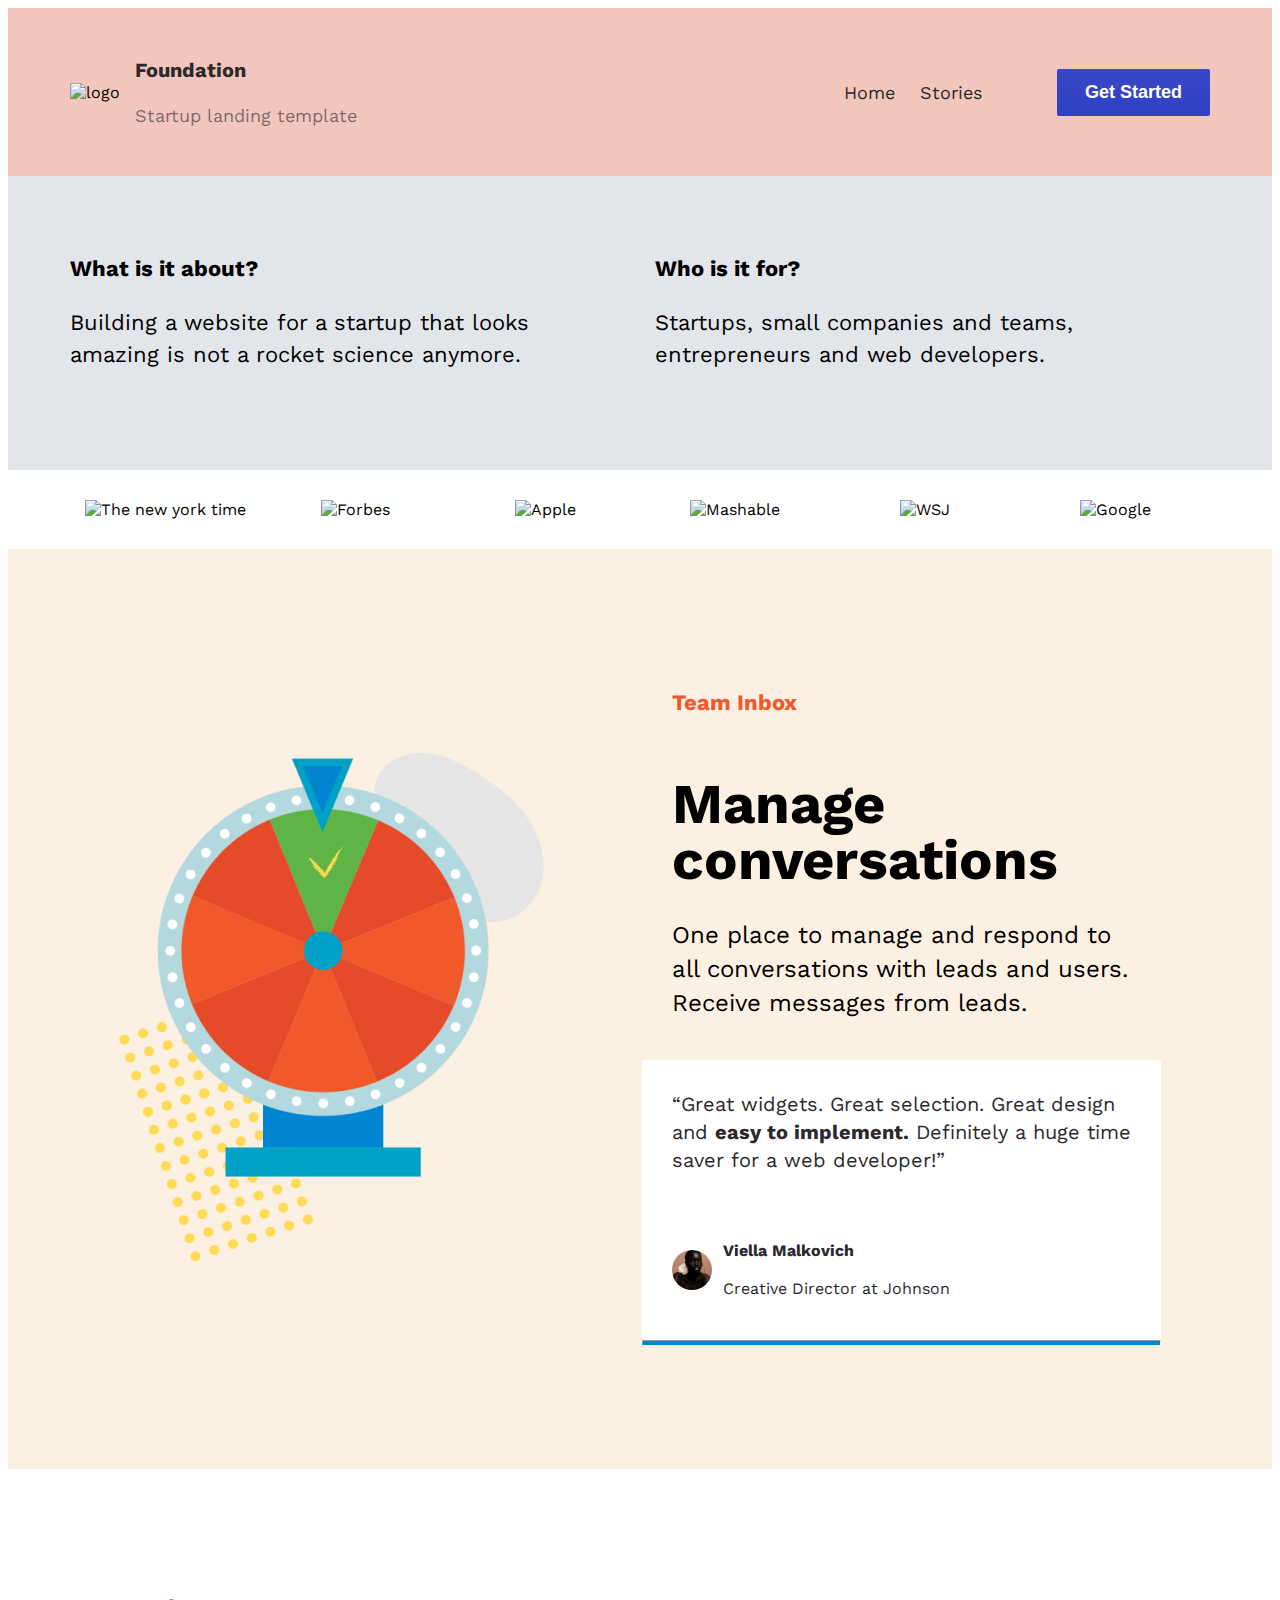
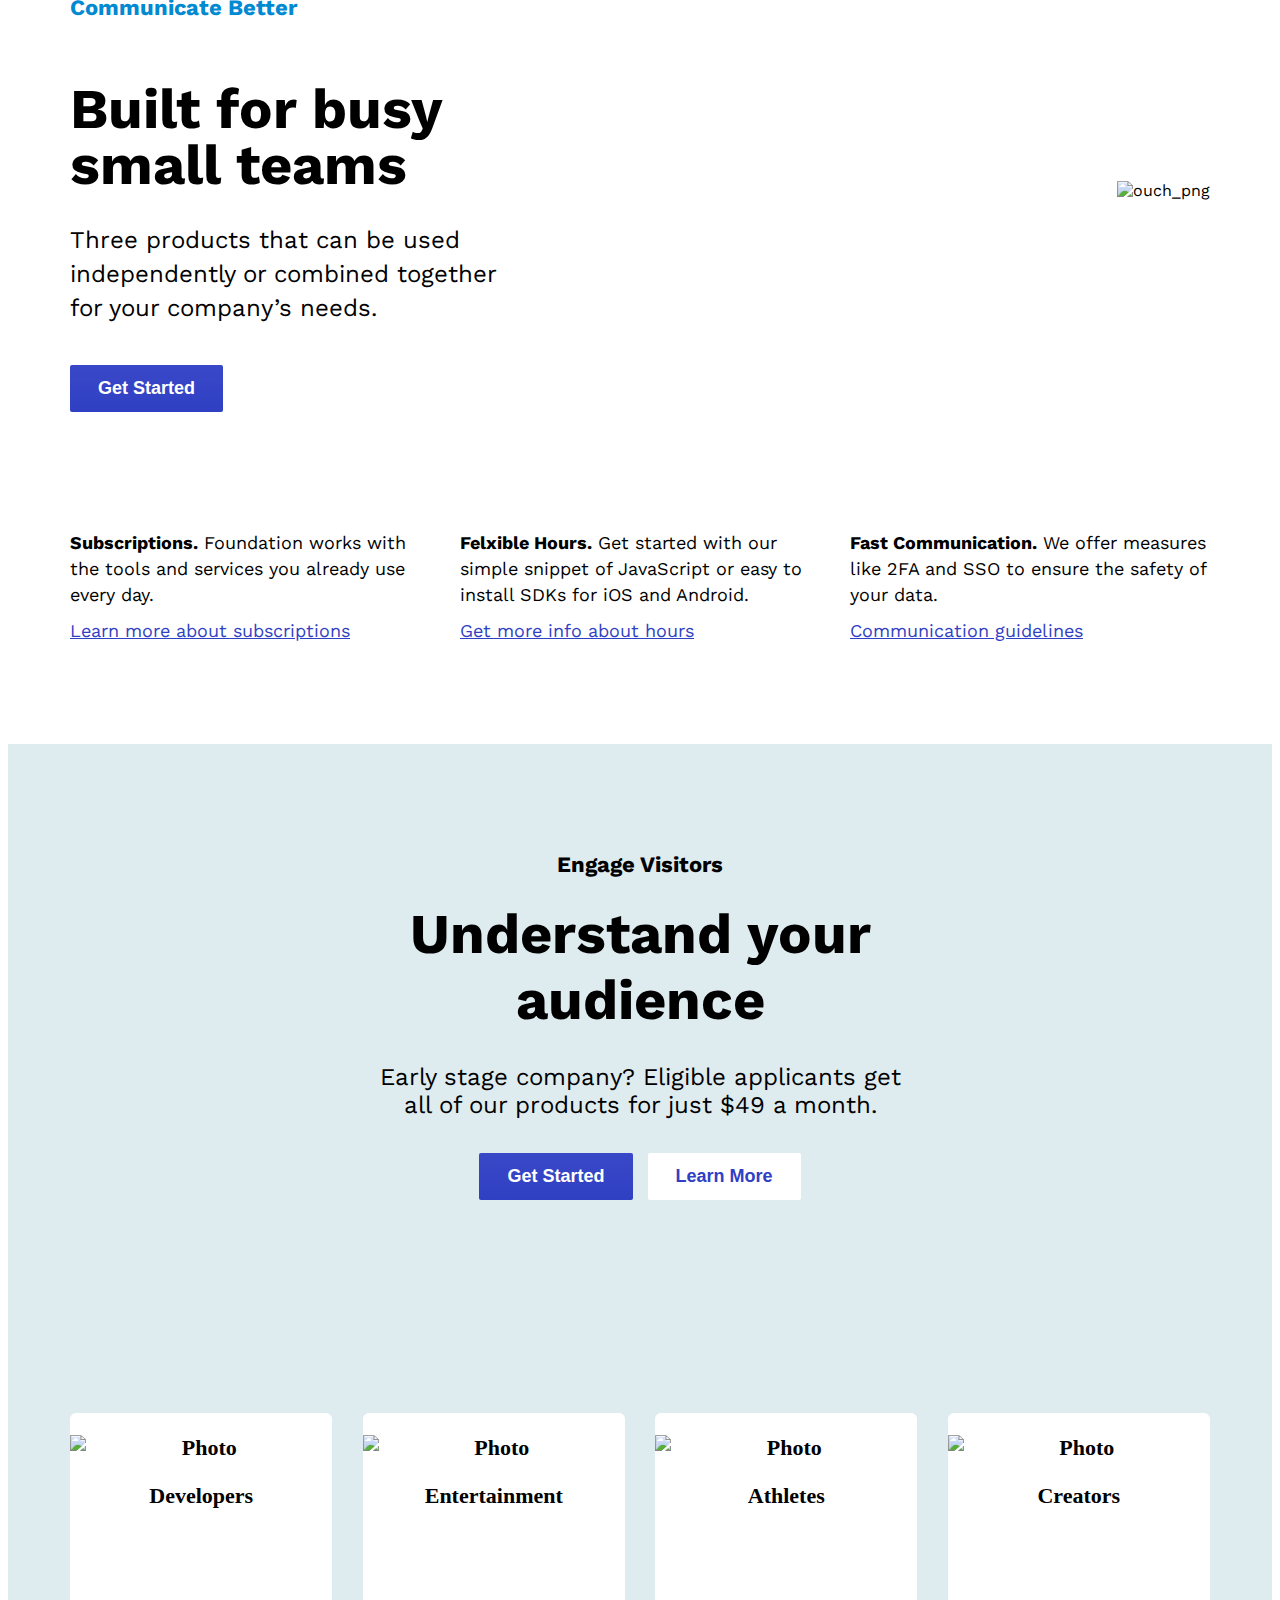
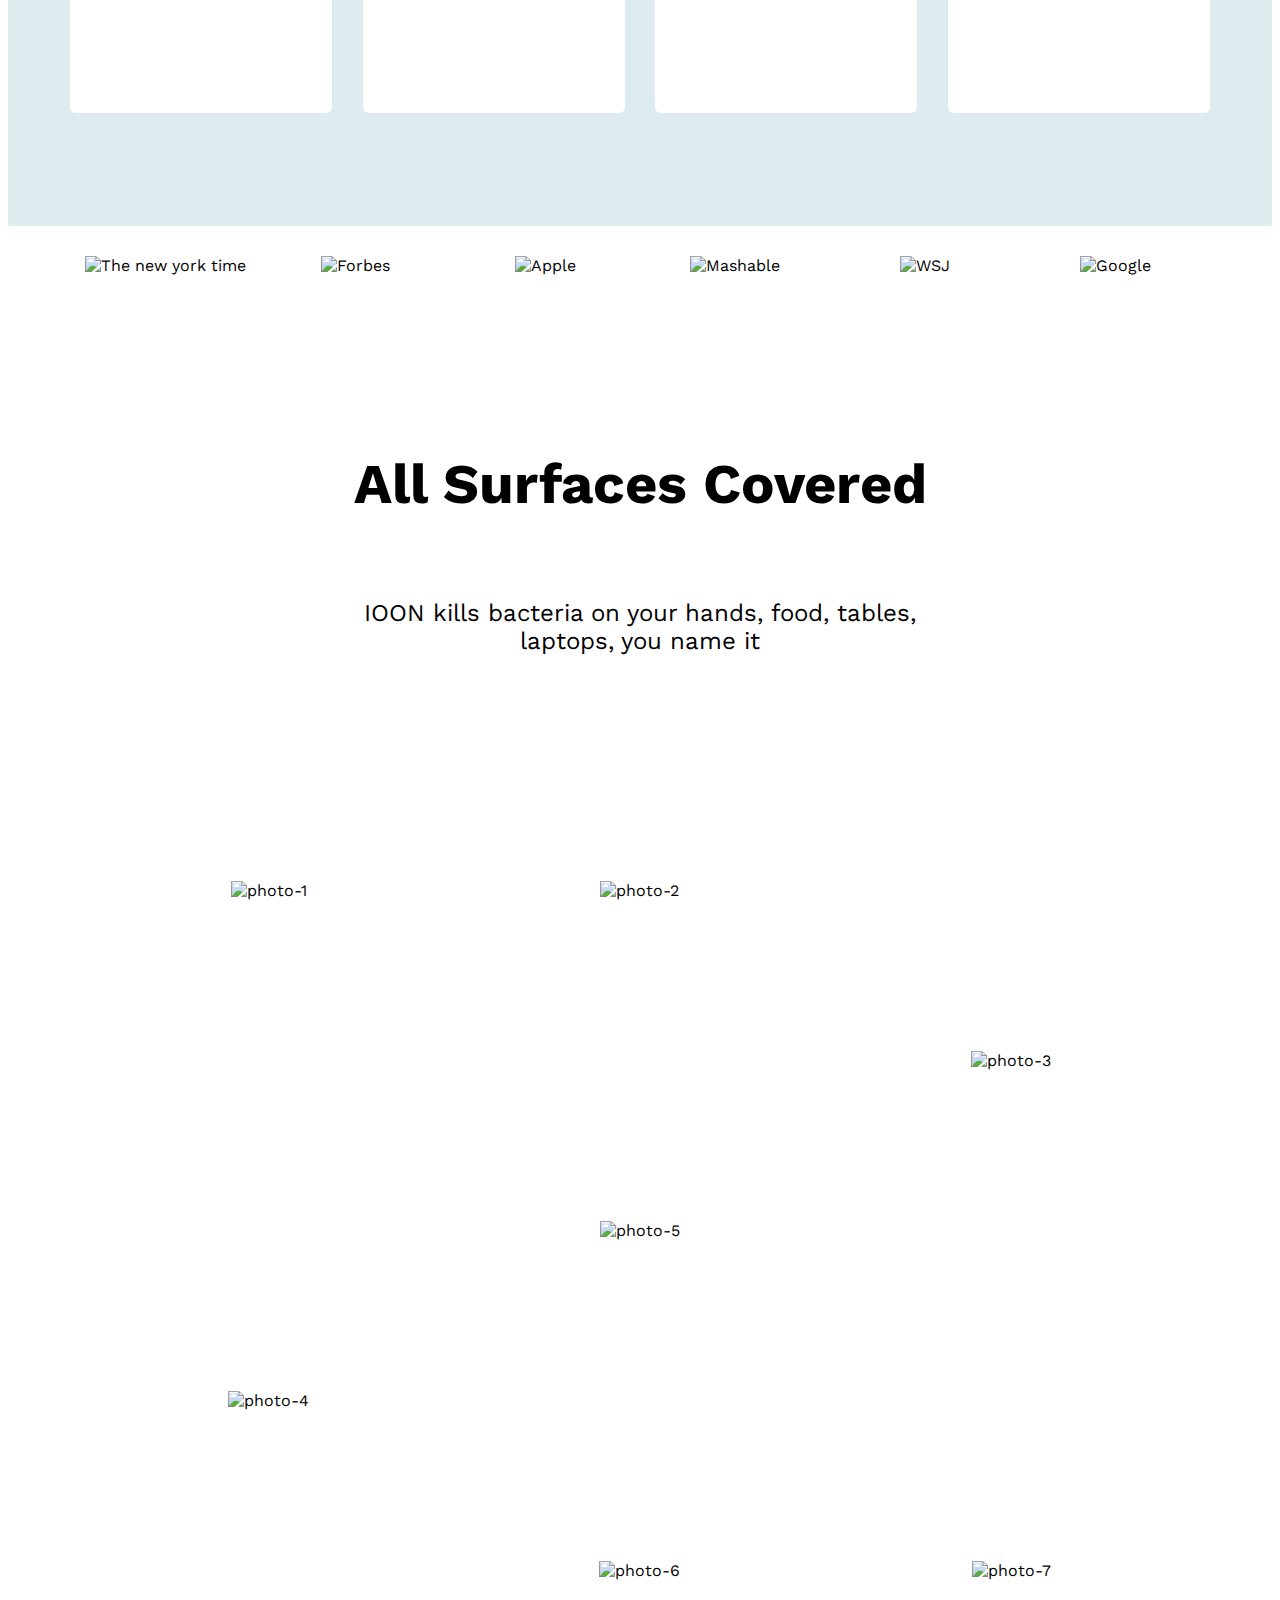
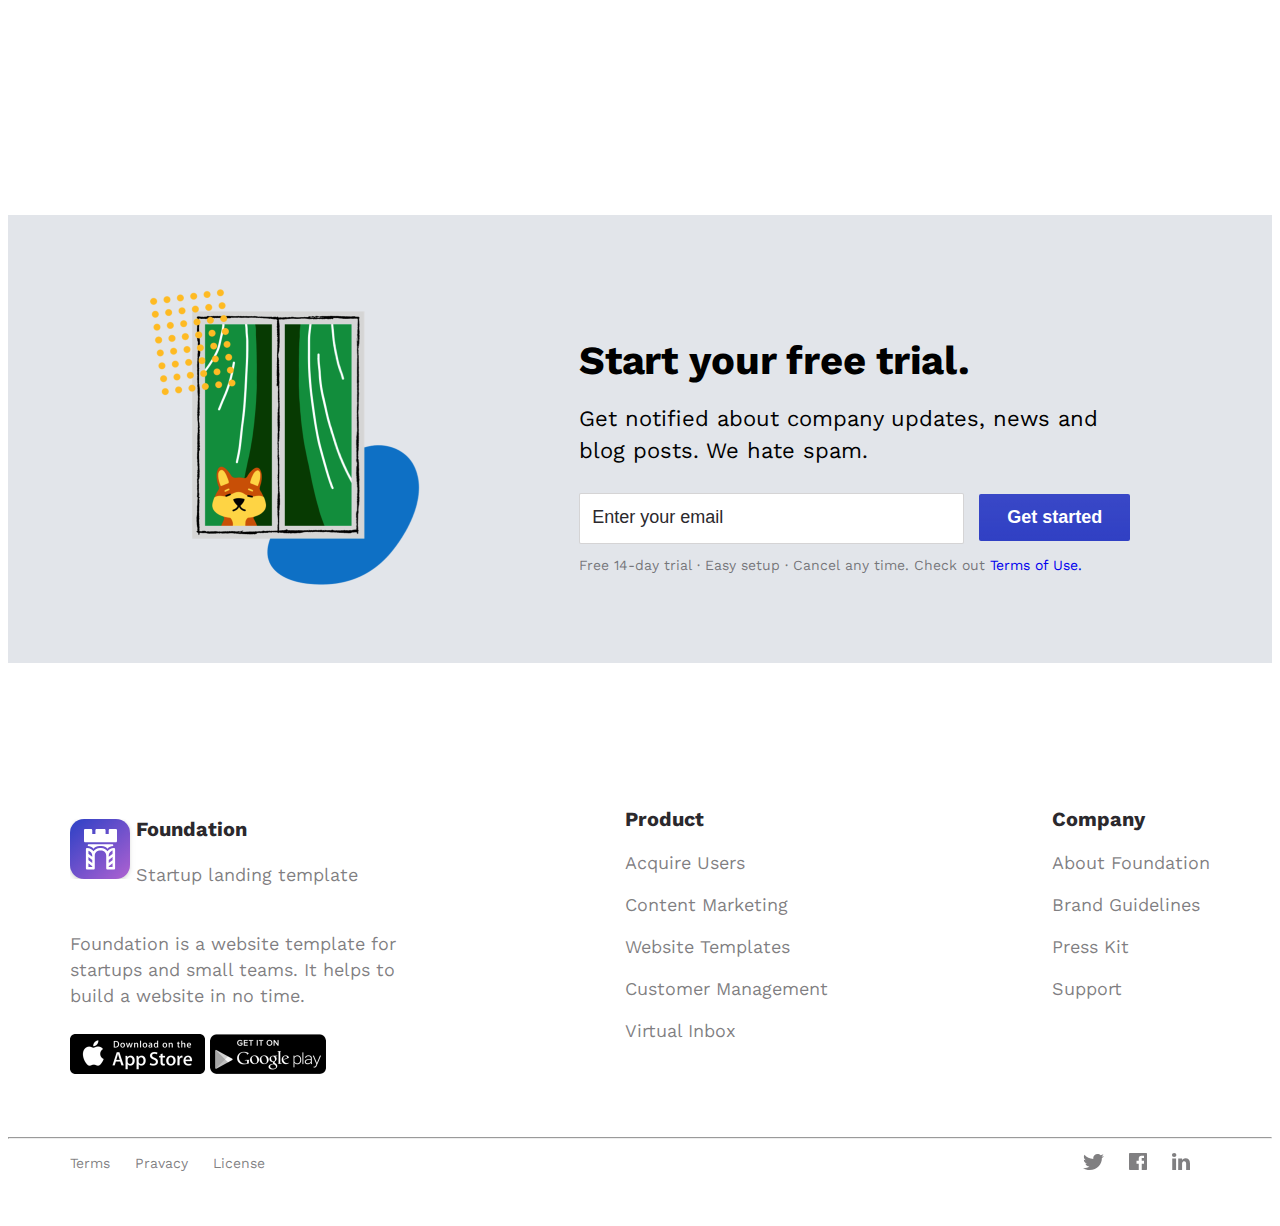
==== Diplom_Foundation/index.html @ 36f44802 "Add files via upload" ====
<!DOCTYPE html>
<html lang="en">
<head>
    <meta charset="UTF-8">
    <meta http-equiv="X-UA-Compatible" content="IE=edge">
    <meta name="viewport" content="width=device-width, initial-scale=1.0">
    <title>Diplom_Foundation</title>
    <link rel="stylesheet" href="https://cdnjs.cloudflare.com/ajax/libs/meyer-reset/2.0/reset.min.css" integrity="sha512-NmLkDIU1C/C88wi324HBc+S2kLhi08PN5GDeUVVVC/BVt/9Izdsc9SVeVfA1UZbY3sHUlDSyRXhCzHfr6hmPPw==" crossorigin="anonymous" referrerpolicy="no-referrer" />
    <link rel="preconnect" href="https://fonts.googleapis.com">
    <link rel="preconnect" href="https://fonts.gstatic.com" crossorigin>
    <link href="https://fonts.googleapis.com/css2?family=Work+Sans:wght@400;700&display=swap" rel="stylesheet">
    <link rel="stylesheet" href="./style/style.css">
</head>
<body class="body-style">
    <header class="header-style">
        <div class="container header__container">
            <div class="title__logo">
                <div>
                    <img src="./imeg/logo.svg" alt="logo">
                </div>
                <div>
                    <p class="logo__text__bold">
                        Foundation
                    </p>
                    <p class="logo__text__regular">
                        Startup landing template
                    </p>
                </div>
            </div>
            <nav class="header__nav">
                <ul>
                    <li class="header__li">
                        <a href="#">
                            Home
                        </a>
                    </li>
                    <li class="header__li">
                        <a href="#">
                            Stories
                        </a>
                    </li>
                </ul>
                <div>
                    <button class="button button__blue">
                        Get Started
                    </button>
                </div>
            </nav>
        </div>
    </header>
    <main>
        <section class="what__is__it what__is__it-background">
            <div class="container what__is__it-item">
                <div class="what__is__it-flex">
                    <span class="span-style">
                        What is it about?
                    </span>
                    <p>
                    Building a website for a startup that looks amazing is not a rocket science anymore.
                    </p>
                </div>
                <div class="what__is__it-flex">
                    <span class="span-style">
                        Who is it for?
                    </span>
                    <p>
                        Startups, small companies and teams, entrepreneurs and web developers.
                    </p>
                </div>
            </div>    
        </section>
        <section class="logo__img container">
            <div class="logo__img-style">
                <img src="./imeg/compani-logo/logo1.svg" alt="The new york time">
            </div>
            <div class="logo__img-style">
                <img src="./imeg/compani-logo/logo2.svg" alt="Forbes">
            </div>
            <div class="logo__img-style">
                <img src="./imeg/compani-logo/logo3.svg" alt="Apple">
            </div>
            <div class="logo__img-style">
                <img src="./imeg/compani-logo/logo4.svg" alt="Mashable">
            </div>
            <div class="logo__img-style">
                <img src="./imeg/compani-logo/logo5.svg" alt="WSJ">
            </div>
            <div class="logo__img-style">
                <img src="./imeg/compani-logo/logo6.svg" alt="Google">
            </div>
        </section>
        <section class="block__with__selector">

        </section>
        <section class="block__with__quote-background">
            <div class="block__with__quote container">
                <div class="block__with__quote__animations">
                    <img src="./imeg/block__with__quote/ouch.png" alt="photo">
                </div>
                <div>
                    <div class="quote-section">
                        <p class="text-mini text-mini-orange">
                            Team Inbox
                        </p>
                        <h3 class="title-inner">
                            Manage conversations
                        </h3>
                        <p class="text-inner">
                            One place to manage and respond to all conversations with leads and users. Receive messages from leads.
                        </p>
                    </div>
                    <div class="quote-background">
                        <p class="quote__text-inner">
                            “Great widgets. Great selection. Great design and <span>easy to implement.</span> Definitely a huge time saver for a web developer!”
                        </p>
                        <div class="quote">
                            <img src="./imeg/block__with__quote/Profile Image.svg" alt="avatar">
                            <div>
                                <p class="quote__text-mini">
                                    <span>Viella Malkovich</span>
                                </p>
                                <p class="quote__text-mini">
                                    Creative Director at Johnson
                                </p>
                            </div>
                        </div>
                        <hr class="quote__hr-style">
                    </div>
                </div>
            </div>
        </section>
        <section class="block__with__featires container">
            <div class="block__with__featires-flex">
                <div class="block__with__featires__text">
                    <p class="text-mini text-mini__blue">
                        Communicate Better
                    </p>
                    <h3 class="title-inner">
                        Built for busy small teams
                    </h3>
                    <p class="text-inner">
                        Three products that can be used independently or combined together for your company’s needs.
                    </p>
                    <div>
                        <button class="button button__blue">
                            Get Started
                        </button>
                    </div>
                </div>
                <div class="block__with__featires__animation">
                    <img src="./imeg/busy/ouch.png" alt="ouch_png">
                </div>
            </div>
            <div class="block__with__featires-flex info">
                <div class="featires__info__div__1">
                    <p class="info-p">
                        <span>Subscriptions.</span> Foundation works with the tools and services you already use every day.
                    </p>
                    <div>
                        <a class="info-link" href="#">Learn more about subscriptions</a>
                    </div>
                </div>
                <div class="featires__info__div__2">
                    <p class="info-p">
                        <span>Felxible Hours.</span> Get started with our simple snippet of JavaScript or easy to install SDKs for iOS and Android. 
                    </p>
                    <div>
                        <a class="info-link" href="#">Get more info about hours</a>
                    </div>
                </div>
                <div class="featires__info__div__3">
                    <p class="info-p">
                        <span>Fast Communication.</span> We offer measures like 2FA and SSO to ensure the safety of your data.
                    </p>
                    <div>
                        <a class="info-link" href="#">Communication guidelines</a>
                    </div>
                </div>
            </div>
        </section>
        <section class="block__with__categories-background">
            <div class="block__with__categories container">
                <div class="categories-item">
                    <p class="categories-text-1">Engage Visitors</p>
                    <p class="categories-text-2">Understand your audience</p>
                    <p class="categories-text-3">Early stage company? Eligible applicants get all of our products for just $49 a month.</p>
                    <div class="categories-btn">
                        <button class="button button__blue">
                            Get Started
                        </button>
                        <button class="button button__withe">
                            Learn More
                        </button>
                    </div>
                </div>
                <div class="categories-item categories-link">
                    <a class="categories-text" href="#">
                        <div >
                            <img class="img-categories" src="./imeg/main page/1.png" alt="Photo">
                        </div>
                        <div>
                            <p>
                                Developers
                            </p> 
                        </div>
                    </a>
                </div>
                <div class="categories-item categories-link">    
                    <a class="categories-text" href="#">
                        <div>
                            <img class="img-categories" src="./imeg/main page/2.png" alt="Photo">
                        </div>
                        <div>
                            <p>
                                Entertainment
                            </p>
                        </div>
                    </a>
                </div>
                <div class="categories-item categories-link">
                    <a class="categories-text" href="#">
                        <div>
                            <img class="img-categories" src="./imeg/main page/3.png" alt="Photo">
                        </div>
                        <div>
                            <p>
                                Athletes
                            </p>
                        </div>
                    </a>
                </div>
                <div class="categories-item categories-link">
                    <a class="categories-text" href="#">
                        <div>
                            <img class="img-categories" src="./imeg/main page/4.png" alt="Photo">
                        </div>
                        <div>
                            <p>
                                Creators
                            </p>
                        </div>
                    </a>
                </div>
            </div>
        </section>
        <section class="logo__img container">
            <div class="logo__img-style">
                <img src="./imeg/compani-logo/logo1.svg" alt="The new york time">
            </div>
            <div class="logo__img-style">
                <img src="./imeg/compani-logo/logo2.svg" alt="Forbes">
            </div>
            <div class="logo__img-style">
                <img src="./imeg/compani-logo/logo3.svg" alt="Apple">
            </div>
            <div class="logo__img-style">
                <img src="./imeg/compani-logo/logo4.svg" alt="Mashable">
            </div>
            <div class="logo__img-style">
                <img src="./imeg/compani-logo/logo5.svg" alt="WSJ">
            </div>
            <div class="logo__img-style">
                <img src="./imeg/compani-logo/logo6.svg" alt="Google">
            </div>
        </section>
        <section class="reviews">

        </section>
        <section class="hiring">

        </section>
        <section class="gallery__grid container">
            <div class="gallery__grid-section">
                <p class="text-1">
                    All Surfaces Covered
                </p>
                <p class="text-2">
                    IOON kills bacteria on your hands, food, tables, laptops, you name it
                </p>
            </div>
            <div class="gallery__grid-section">
                <img src="./imeg/item-section/Rectangle 24.png" alt="photo-1">
            </div>
            <div class="gallery__grid-section">
                <img src="./imeg/item-section/Rectangle 23.png" alt="photo-2">
            </div>
            <div class="gallery__grid-section">
                <img src="./imeg/item-section/brock-wegner-TgqTlVQ5gPM-unsplash 1.png" alt="photo-3">
            </div>
            <div class="gallery__grid-section">
                <img src="./imeg/item-section/Rectangle 13.png" alt="photo-4">
            </div>
            <div class="gallery__grid-section">
                <img src="./imeg/item-section/Rectangle 19.png" alt="photo-5">
            </div>
            <div class="gallery__grid-section">
                <img src="./imeg/item-section/Rectangle 21.png" alt="photo-6">
            </div>
            <div class="gallery__grid-section">
                <img src="./imeg/item-section/Rectangle 20.png" alt="photo-7">
            </div>
        </section>
        <section class="cta cta-backgraund">
            <div class="container cta__flex">
                 <div class="cta__animation-img">
                     <img src="./imeg/cta/ouch.png" alt="Photo">
                </div>
                <div class="cta__animation-text">
                    <h4 class="cta-titel">
                        Start your free trial.
                    </h4>
                    <p class="cta-text">
                        Get notified about company updates, news and blog posts. We hate spam.
                    </p>
                    <form action="">
                        <input placeholder="Enter your email" class="cta-input" required type="">
                        <button class="button button__blue">
                            Get started
                        </button>
                    </form>
                    <p class="cta-text-mini">
                        Free 14-day trial · Easy setup · Cancel any time. Check out 
                        <a href="#">
                            Terms of Use.
                        </a>
                    </p>
                </div>
            </div>
        </section>
    </main>
    <footer class="footer">
        <div class="footer__menu container">
            <div>
                <div class="footer__logo">
                    <div>
                        <img src="./imeg/footer/Icon.svg" alt="logo">
                    </div>
                    <div>
                        <p class="logo__text__bold">
                            Foundation
                        </p>
                        <p class="logo__text__regular">
                            Startup landing template
                        </p>
                    </div>
                </div>    
                <p class="footer__text">
                    Foundation is a website template for startups and small teams. It helps to build a website in no time.
                </p>
                <div class="footer__appstore-link">
                    <a href="https://www.apple.com">
                        <img src="./imeg/footer/AppStore.svg" alt="logo__AppStore">
                    </a>
                    <a href="https://play.google.com">
                        <img src="./imeg/footer/Google Play.svg" alt="logo__GooglePlay">
                    </a>
                </div>
            </div>
            <div>
                <ul class="footer__title">
                    Product
                </ul>
                <ul class="footer__ul">
                    <a class="footer__text" href="#">
                        Acquire Users
                    </a>
                </ul>
                <ul class="footer__ul">
                    <a class="footer__text" href="#">
                        Content Marketing
                    </a>
                </ul>
                <ul class="footer__ul">
                    <a class="footer__text" href="#">
                        Website Templates
                    </a>
                </ul>
                <ul class="footer__ul">
                    <a class="footer__text" href="#">
                        Customer Management
                    </a>
                </ul>
                <ul class="footer__ul">
                    <a class="footer__text" href="#">
                        Virtual Inbox
                    </a>
                </ul>
            </div>
            <div>
                <ul class="footer__title">
                    Company
                </ul>
                <ul class="footer__ul">
                    <a class="footer__text" href="#">
                        About Foundation
                    </a>
                </ul>
                <ul class="footer__ul">
                    <a class="footer__text" href="#">
                        Brand Guidelines
                    </a>
                </ul>
                <ul class="footer__ul">
                    <a class="footer__text" href="#">
                        Press Kit
                    </a>
                </ul>
                <ul class="footer__ul">
                    <a class="footer__text" href="#">
                        Support
                    </a>
                </ul>
            </div>
        </div>
        <hr>
        <div class="footer__info container">
            <div>
                <a class="footer__info-style footer__info__text-style" href="#">
                    Terms
                </a>
                <a class="footer__info-style footer__info__text-style" href="#">
                    Pravacy
                </a>
                <a class="footer__info-style footer__info__text-style" href="#">
                    License
                </a>
            </div>
            <div>
                <a class="footer__info-style" href="https://twitter.com">
                    <img src="./imeg/footer/icon-twitter.svg" alt="twittwr-link">
                </a>
                <a class="footer__info-style" href="https://www.facebook.com">
                    <img src="./imeg/footer/icon-fb.svg" alt="fb-link">
                </a>
                <a class="footer__info-style" href="https://www.linkedin.com">
                    <img src="./imeg/footer/LinkedIn.svg" alt="linkedin-link">
                </a>
            </div>
        </div>    
    </footer>
</body>
</html>
---- Diplom_Foundation/style/style.css ----
.body-style{
    font-family: 'work sans', sans-serif;
}

.header-style{
    background: #F3C6BD;
    padding: 30px 0;
}

.container{
    max-width: 1140px;
    margin: 0 auto;
}

.header__container, .title__logo, .header__nav, .footer__logo{
    display: flex;
    align-items: center;
}

.header__container{
    justify-content: space-between;
}

.title__logo > div:first-child{
    margin-right: 15px;
}

.logo__text__bold, .footer__title{
    font-weight: bold;
    font-size: 20px;
    line-height: 25px;
    color: #2B292D;
}

.logo__text__regular, .footer__text{
    font-weight: normal;
    font-size: 18px;
    line-height: 25px;
    color: rgba(43, 41, 45, 0.6);
}

.header__li{
    display: inline-block;
}

.header__li:not(:last-child){
    margin-right: 20px;
}

.header__li > a{
    font-size: 18px;
    line-height: 25px;
    color: #2B292D;
    text-decoration: none;
}

.header__li > a:hover{
    font-weight: bold;
}

.header__nav > div{
    margin-left: 75px;
}

.button{
    border: none;
    font-weight: bold;
    font-size: 18px;
    line-height: 13px;
    padding: 17px 28px;
    border-radius: 2px;
    cursor: pointer;
}

.button__blue{
    color: #ffffff;
    transition: 1s;
    background: linear-gradient(180deg, rgba(225, 225, 255, 0.05) 0%, rgba(225, 225, 225, 1e-05) 100%), #3040c4;
}

.button__blue:hover{
    background: white;
    transition: 1s;
    color: #3040c4;
}

.button__withe{
    color: #3040c4;
    background: white;
    margin-left: 10px;
    transition: 1s;
}

.button__withe:hover{
    color: #FFFFFF;
    transition: 1s;
    background: #3647e1;
}

.what__is__it-background, .cta-backgraund{
    background-color: #e2e5ea;
}

.what__is__it-item{
    display: flex;
    padding: 77px 0;
    font-size: 22px;
    line-height: 32px;
    justify-content: space-around;
    flex-wrap: wrap;
    max-width: 1140px;
    gap: 29px;
}

.what__is__it-flex{
    flex: 1;
    flex-basis: 555px;
}

.span-style{
    display: block;
    margin-bottom: 10px;
    font-weight:bold;
}

.logo__img{
    display: grid;
    grid-template-rows: repeat(1, 1fr);
    grid-template-columns: repeat(6, 1fr);
    justify-content: center;
    align-items: center;
    margin: 30px auto;
}

.logo__img-style{
    margin: auto;
}

.block__with__quote-background{
    background: #FCF0E3;
    padding: 115px 0;
}

.block__with__quote{
    display: flex;
    align-items: center;
    justify-content: space-around;
    flex-wrap: wrap-reverse;

}

.block__with__quote__animations{
    animation-name: block__with__quote__img;
    animation-duration: 5s;
    position: relative;
    animation-iteration-count: infinite;
    animation-timing-function: linear;
}

.block__with__quote__animations:hover{
    transform: rotate(0.1turn)
}

.quote-section{
    padding-left: 30px;
}

.text-mini-orange{
    color: #F1592B;
}

.quote__text-inner{
    font-size: 20px;
    line-height: 28px;
    color: #2B292D;
    max-width: 459px;
    padding: 30px;
}

.quote__text-inner > span{
    font-weight: bold;
}

.quote-background{
    background-color: #FFFFFF;
}

.quote{
    display: flex;
    align-items: center;
    margin: 0 0 24px 30px;
}

.quote > img{
    margin-right: 11px;
}

.quote__text-mini{
    font-size: 16px;
    line-height: 22px;
    color: #2B292D;
}

.quote__text-mini > span{
    font-weight: bold;
}

.quote__hr-style{
    background-color: #0185D0;
    height: 4px;
}

.block__with__featires{
    padding: 100px 0;
}

.block__with__featires-flex{
    display: flex;
    align-items: center;
    justify-content: space-between;
    flex-wrap: wrap-reverse;
}

.text-mini{
    font-weight: bold;
    font-size: 22px;
    line-height: 34px;
    margin-bottom: 25px;
}

.text-mini__blue{
    color: #0189D1;
}

.title-inner{
    font-weight: bold;
    font-size: 56px;
    line-height: 56px;
    max-width: 462px;
    margin-bottom: 30px;
}

.text-inner{
    font-style: regular;
    font-size: 24px;
    line-height: 34px;
    max-width: 461px;
    margin-bottom: 40px;
}

.block__with__featires__animation{
    animation-name: block__with__featires__img;
    animation-duration: 2s;
    position: relative;
    animation-iteration-count: infinite;
    animation-timing-function: linear;
    animation-timing-function: cubic-bezier(.34,1.59,.62,-0.79);
}

.block__with__featires__animation:hover{
    animation-name: block__with__featires__img;
    animation-duration: 100ms;
    position: relative;
    animation-iteration-count: infinite;
    animation-timing-function: linear;
    transform: scale(1.3);
}

.info{
    padding-top: 100px;
}

.info-p{
    font-size: 18px;
    max-width: 360px;
    line-height: 26px;
    margin-bottom: 10px;
}

.info-p > span{
    font-weight: bold;
}

.info-link{
    font-size: 18px;
    line-height: 26px;
    text-decoration: underline;
    color: #3040c4;
}

.block__with__categories-background{
    background:#deebef;
}

.block__with__categories{
    display: grid;
    margin: auto;
    grid-template-columns: repeat(4, 1fr);
    grid-template-rows: repeat(2, 1fr);
    gap: 30px;
}

.categories-item:nth-child(1){
    grid-column: span 4;
}

.categories-text-1{
    font-weight:bold;
    font-size: 22px;
    text-align: center;
    padding-top: 108px;
    margin: auto;
}

.categories-text-2{
    font-weight:bold;
    font-size: 56px;
    padding-top: 24px;
    text-align: center;
    max-width: 555px;
    margin: auto;
}

.categories-text-3{
    font-size: 24px;
    text-align: center;
    padding-top: 30px;
    max-width: 555px; 
    margin: auto;
}

.categories-btn{
    padding: 34px 0 70px 0;
    text-align: center;
}

.categories-link{
    width: 262px;
    height: 300px;
    background: #ffffff;
    border-radius: 6px;
    margin: auto;
    transition: 1s       
}

.categories-bg{
    background:#deebef;
}

.img-categories{
    display: block;
    margin: 22px auto;
}

.categories-link:hover{
    background-color: #3141C5;
    transition: 1s;
}

.categories-text{
    text-decoration: none;
    text-align: center;
    font-family: WorkSans;
    font-weight: bold;
    font-size: 22px;
    color: black;
}

.categories-text:hover{
    color: #ffffff;
    transition: 0.6s;
}

.gallery__grid{
    display: grid;
    grid-template-rows: repeat(4, 1fr);
    grid-template-columns: repeat(3, 1fr);
    max-width: 1140px;
    margin: auto;
    justify-items: center;
    align-items: center;
    gap: 30px;
    padding: 90px;
}

.gallery__grid-section > .text-1{
    font-weight:bold;
    font-size: 56px;
    text-align: center;
}

.gallery__grid-section > .text-2{
    font-size: 24px;
    max-width: 554px;
    padding: 26px;
    text-align: center;
}

.gallery__grid-section:nth-child(1){
    grid-column: span 3;
}

.gallery__grid-section:nth-child(4), .gallery__grid-section:nth-child(5){
    grid-row: span 2;
}

.cta__flex{
    display: flex;
    justify-content: space-around;
    align-items: center;
    flex-wrap: wrap-reverse;
    margin-bottom: 10px;
    padding: 73px 0;
}

.cta-titel{
    font-weight: bold;
    letter-spacing: -0.25px;
    font-size: 40px;
    line-height: 40px;
    margin-bottom: 12px;
}

.cta-text{
    font-size: 22px;
    line-height: 32px;
    margin-bottom: 26px;
    max-width: 550px;
}

.cta-input{
    width: 385px;
    padding: 13px 0 15px 12px;
    margin-right: 10px;
    box-sizing: border-box;
    background: #FFFFFF;
    border: 1px solid rgba(43, 41, 45, 0.2);
    border-radius: 2px;
    font-size: 18px;
}

.cta-input:focus{
    outline: none;
}

.cta-input::placeholder{
    font-size: 18px;
    color: #2B292D;  
}

.cta-text-mini{
    margin-top: 10px;
    font-size: 14px;
    line-height: 22px;
    color: rgba(43, 41, 45, 0.6);
}

.cta__animation-img{
    animation-name: cta__img;
    animation-duration: 4s;
    position: relative;
    animation-iteration-count: infinite;
    animation-timing-function: linear;
}

.footer__menu{
    display: flex;
    flex-wrap: wrap;
    align-items: flex-start;
    justify-content: space-between;
    margin: 134px auto 59px;
}

.footer__logo{
    margin-bottom: 26px;
}

.footer__appstore-link{
    margin-top: 25px;
}

.footer__title{
    margin: 10px 0 18px 0;
}

.footer__text{
    width: 330px;
    line-height: 26px;
}

.footer__ul{
    margin-bottom: 10px;
}

a{
    text-decoration: none;
}

.footer__info{
    margin: 13px auto 52px;
    display: flex;
    align-items: center;
    justify-content: space-between;
    flex-wrap: wrap;
}

.footer__info-style{
    margin-right: 20px;
}

.footer__info__text-style{
    font-weight: normal;
    font-size: 14px;
    line-height: 22px;
    color: rgba(43, 41, 45, 0.6);
}

@keyframes block__with__quote__img{
    0%{
        right: 0;
        top: 0;
    }
    12%{
        right: 30px;
        top: 30px;
    }
    25%{
        right: 60px;
        top: 0;
    }
    36%{
        right: 90px;
        top: 30px;
    }
    49%{
        right: 120px;
        top: 0;
    }
    62%{
        right: 90px;
        top: 30px;
    }
    74%{
        right: 60px;
        top: 0;
    }
    87%{
        right: 30px;
        top: 30px;
    }
    100%{
        right: 0;
        top: 0;
    }
}

@keyframes block__with__featires__img{
    0%{
        left: 0;
    }
    50%{
        left: 30px;
    }
    100%{
        left: 0;
    }
}

@keyframes cta__img{
    0%{
        top: 0;
    }
    16%{
        top: -15px;
    }
    33%{
        top: -30px;
    }
    50%{
        top: -45px;
    }
    67%{
        top: -30px;
    }
    83%{
        top: -15px;
    }
    100%{
        top: 0;
    }
}

@media (max-width: 1200px){
    .header-style{
        display: none;
    }

    .container{
        max-width: 1040px;
    }
    
    .what__is__it-item{
        justify-content: center;
        padding: 25px;
        max-width: 700px;
    }
   
    .block__with__featires{
        padding: 40px 0;
    }

    .info{
        padding-top: 40px;
    }

    .info-p{
        max-width: 320px;
    }

    .categories-text-1{
        padding-top: 50px;
    }

    .categories-btn{
        padding: 20px 0 0 0;
    }


    .block__with__categories{
        grid-template-columns: repeat(2, 1fr);
        grid-template-rows: repeat(3, 1fr);
        max-width: 700px;
    }

    .categories-item:nth-child(1){
        grid-column: span 2;
    }

    .gallery__grid{
        grid-template-rows: repeat(5, 1fr);
        grid-template-columns: repeat(2, 1fr);
        margin: auto;
        justify-items: center;
        align-items: center;
        max-width: 740px;
        padding: 10px;
    }

    .gallery__grid-section:nth-child(3){
        display: none;
    }

    .gallery__grid-section:nth-child(1){
        grid-column: span 2;
    }
    
    .gallery__grid-section:nth-child(4), .gallery__grid-section:nth-child(5){
        grid-row: span 2;
    }
}

@media (max-width: 1090px){
    .container{
        max-width: 750px;
    }

    .what__is__it-item{
        justify-content: center;
        padding: 25px;
        max-width: 430px;
    }

    .logo__img{
        display: grid;
        grid-template-rows: repeat(2, 1fr);
        grid-template-columns: repeat(3, 1fr);
        justify-content: center;
        align-items: center;
        margin: 20px auto;
    }

    .quote-section {
        padding-left: 0;
        text-align: center;
    }

    .block__with__quote {
        flex-wrap: wrap;
    }

    .block__with__quote__animations {
        margin-left: 120px;
        margin-bottom: 50px;
    }

    .block__with__featires{
        padding: 30px;
    }

    .block__with__featires-flex{
        flex-direction: column;
        gap: 20px;
        text-align: center;
        flex-direction: column-reverse;
        align-items: center;

    }

    .featires__info__div__2, .featires__info__div__3{
        display: none;
    }

    .info-p{
        max-width: 330px;
    }

    .block__with__featires-flex > div:not(:first-of-type){
        margin-bottom: 30px;
    }

    .cta__flex {
        padding: 20px 0;
    }

    .cta__animation-img{
        margin-top: 45px;
    }

    .cta__animation-text{
        text-align: center;
    }
    
    .footer__menu{
        width: 343px;
        margin: 60px auto 20px;
    }

    .footer__info{
        width: 340px;
        justify-content: start;
    }

}

@media (max-width: 800px){
    .container{
        max-width: 500px;   
    }

    .what__is__it-item {
        padding: 20px;
    }

    .categories-text-1{
        margin-top: 15px;
    }

    .title-inner{
        font-size: 48px;
        margin-bottom: 20px;
    }

    .block__with__featires img{
        width: 100%;
    }

    .block__with__categories{
        grid-template-columns: repeat(1, 1fr);
        grid-template-rows: repeat(5, 1fr);
        gap: 15px;
        padding-bottom: 30px;
    }   

    .categories-item:nth-child(1){
        grid-column: span 1;
    }

    .categories-text-1{
        padding-top: 15px;
    }

    .categories-text-2{
        font-size: 48px;
        padding-top: 20px;
    }

    .block__with__categories{
        grid-template-columns: repeat(1, 1fr);
        grid-template-rows: repeat(5, 1fr);
    }

    .categories-item:nth-child(1){
        grid-column: span 1;
    }

    .gallery__grid{
        grid-template-rows: repeat(6, 1fr);
        grid-template-columns: repeat(1, 1fr);
        justify-items: center;
        align-items: center;
        padding: 10px;
    }

    .gallery__grid-section:nth-child(3){
        display: none;
    }

    .gallery__grid-section > .text-2 {
        max-width: 554px;
    }
    .gallery__grid-section:nth-child(1){
        grid-column: span 1;
    }
    
    .gallery__grid-section:nth-child(4), .gallery__grid-section:nth-child(5){
        grid-row: span 2;
    }

    .cta-input {
        margin-right: 0;
        margin-bottom: 10px;
    }

    .cta__animation-text{
        text-align: center;
    }
}

@media (max-width: 550px){
    .container{
        max-width: 440px;
    }

    .quote-section, .block__with__featires__text{
        text-align: left;
    }

    .featires__info__div__2, .featires__info__div__3{
        display: contents;
    }

    .info{
        padding: 20px 0;
    }

    .block__with__categories{
        padding-bottom: 15px;
    }

    .gallery__grid{
        gap: 5px;
    }
}

@media (max-width: 360px){
    .container{
        max-width: 290px;
    }

    .logo__img-style > img{
        max-width: 88px;
    }

    .what__is__it-item {
        padding: 5px;
        gap: 15px;
    }

    .title-inner{
        font-size: 38px;
        margin-bottom: 10px;
    }

    .categories-text-2 {
        font-size: 38px;
        padding-top: 10px;
    }

    .categories-text-3 {
        padding-top: 15px;
    }

    .button{
        padding: 17px 70px;
    }

    .button__withe{
        margin-top: 10px;
        margin-left: 0;
    }

    .gallery__grid-section > img{
        width: 95%;
    }

    .gallery__grid-section > .text-1{
        font-size: 40px;
    }
    
    .gallery__grid-section > .text-2{
        font-size: 24px;
        padding: 5px;
    }

    .block__with__categories {
        gap: 0;
    }
}

@media (max-width: 320px){
    .container{
        max-width: 290px;
    }
}
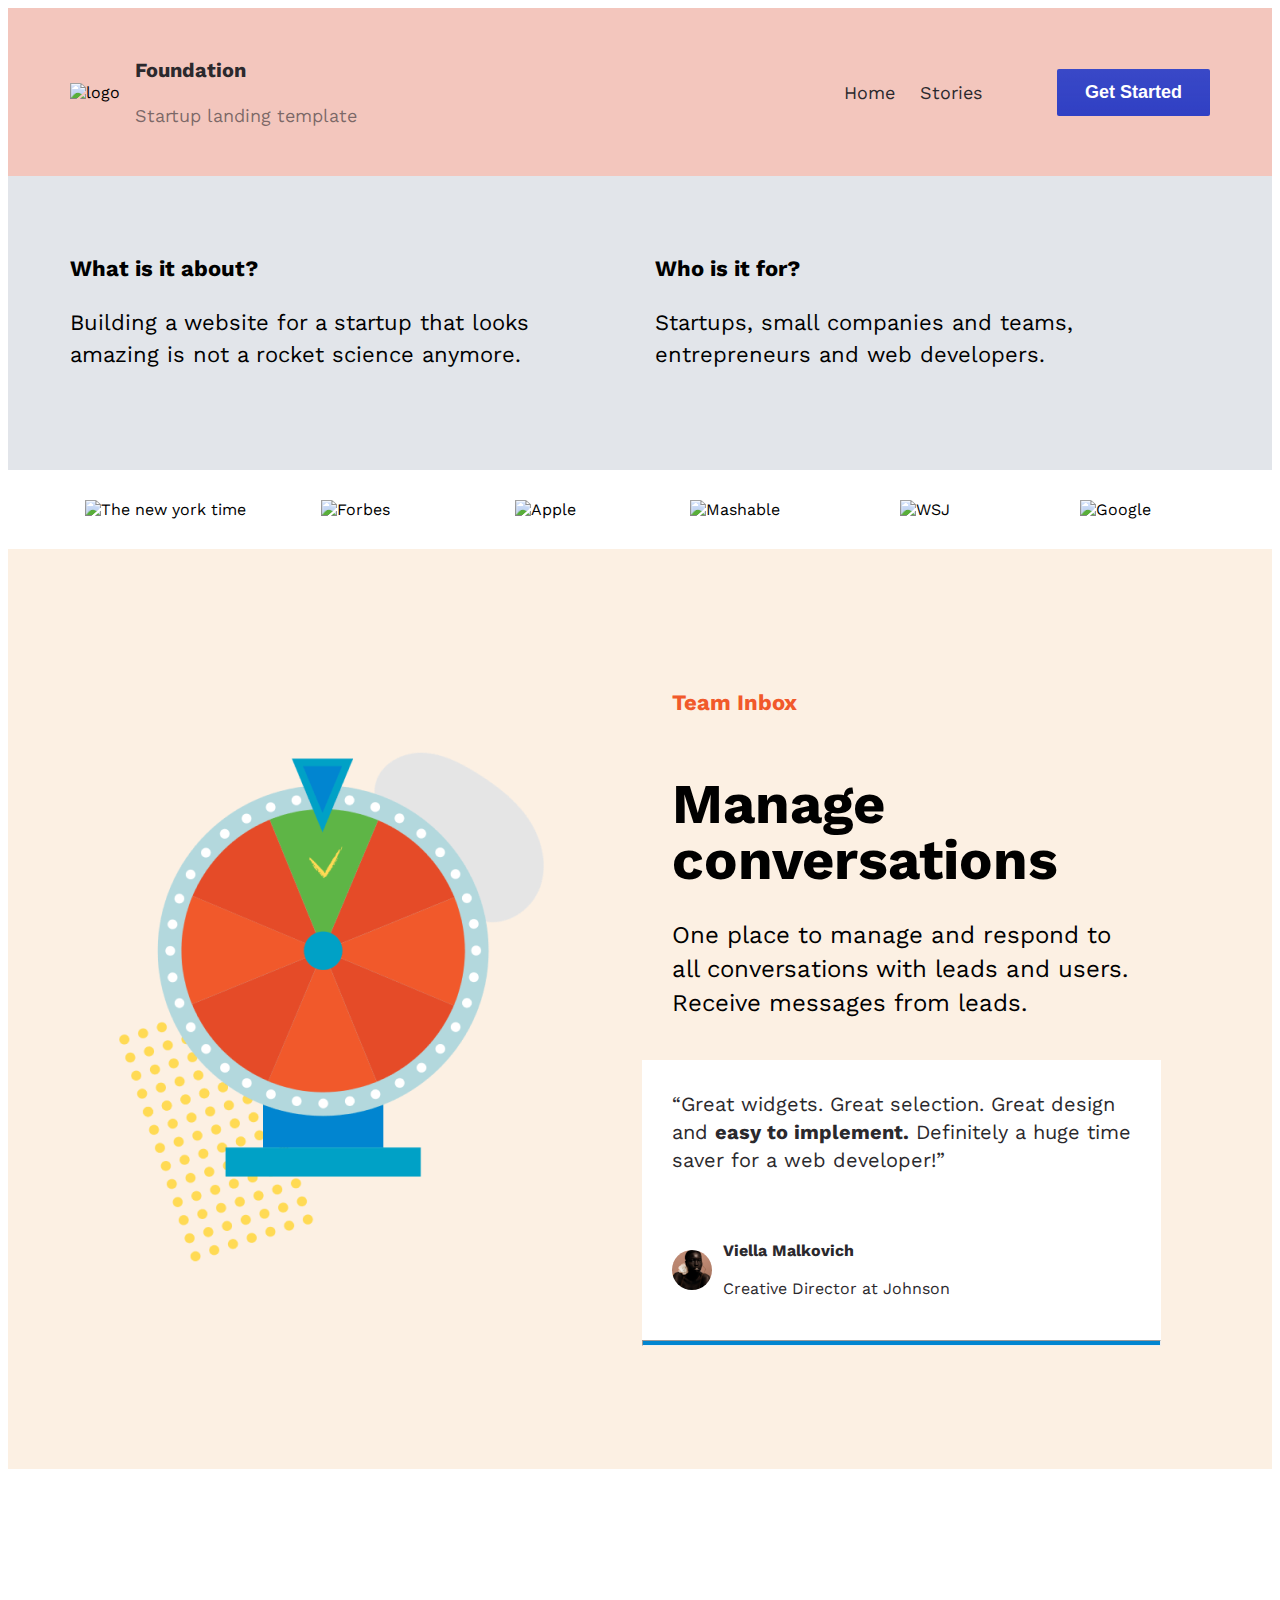
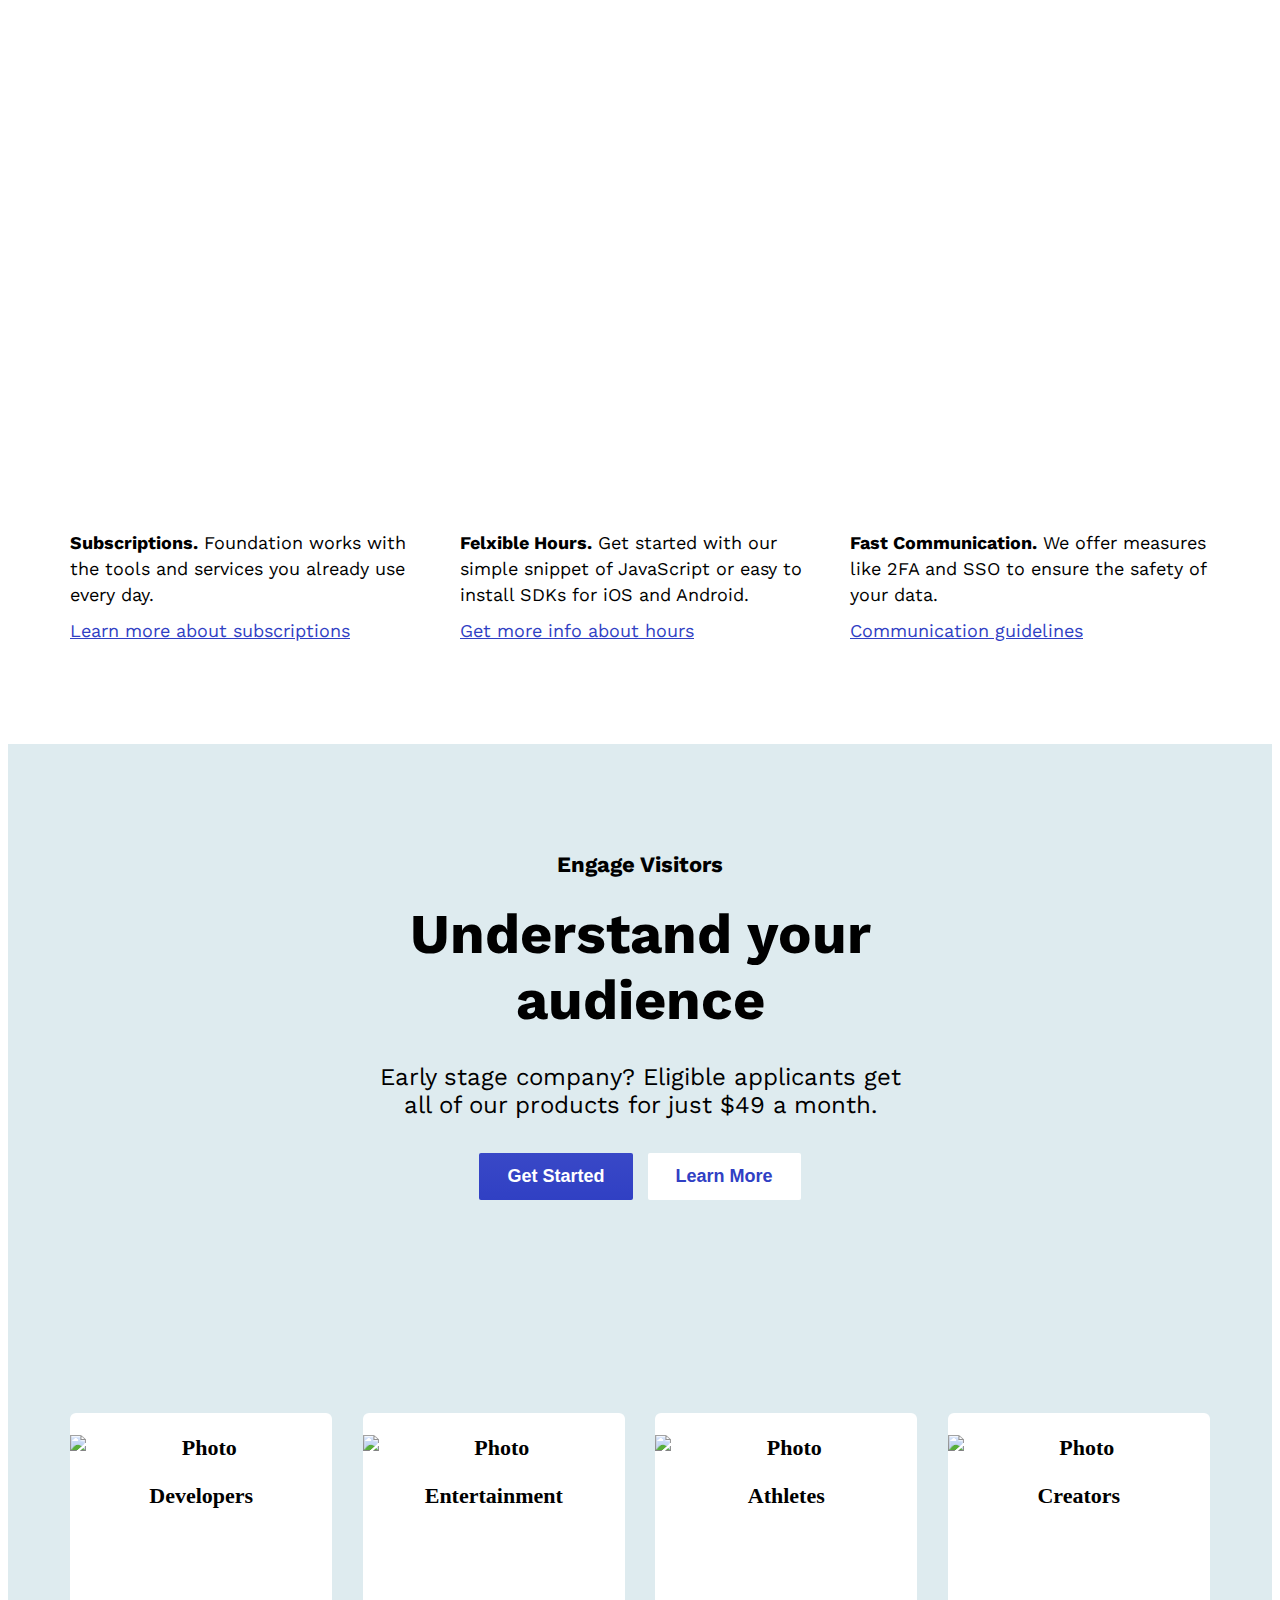
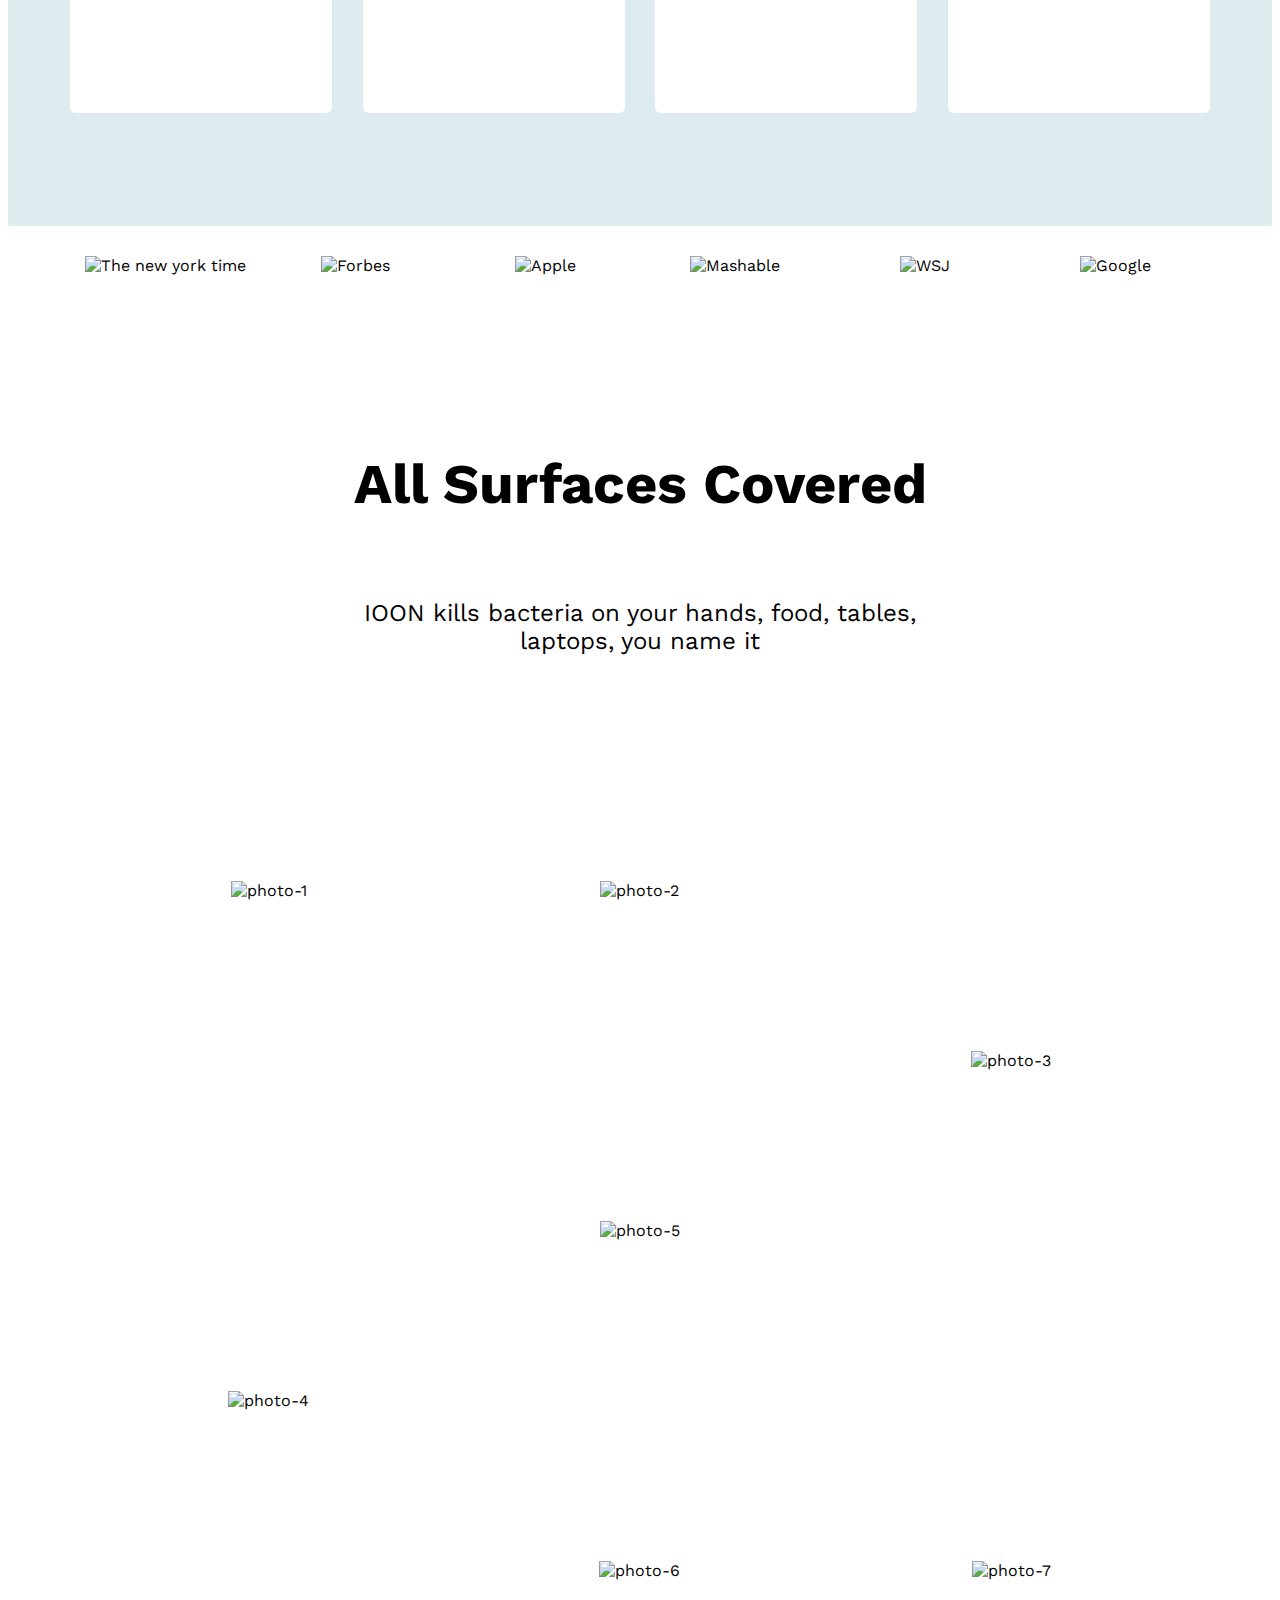
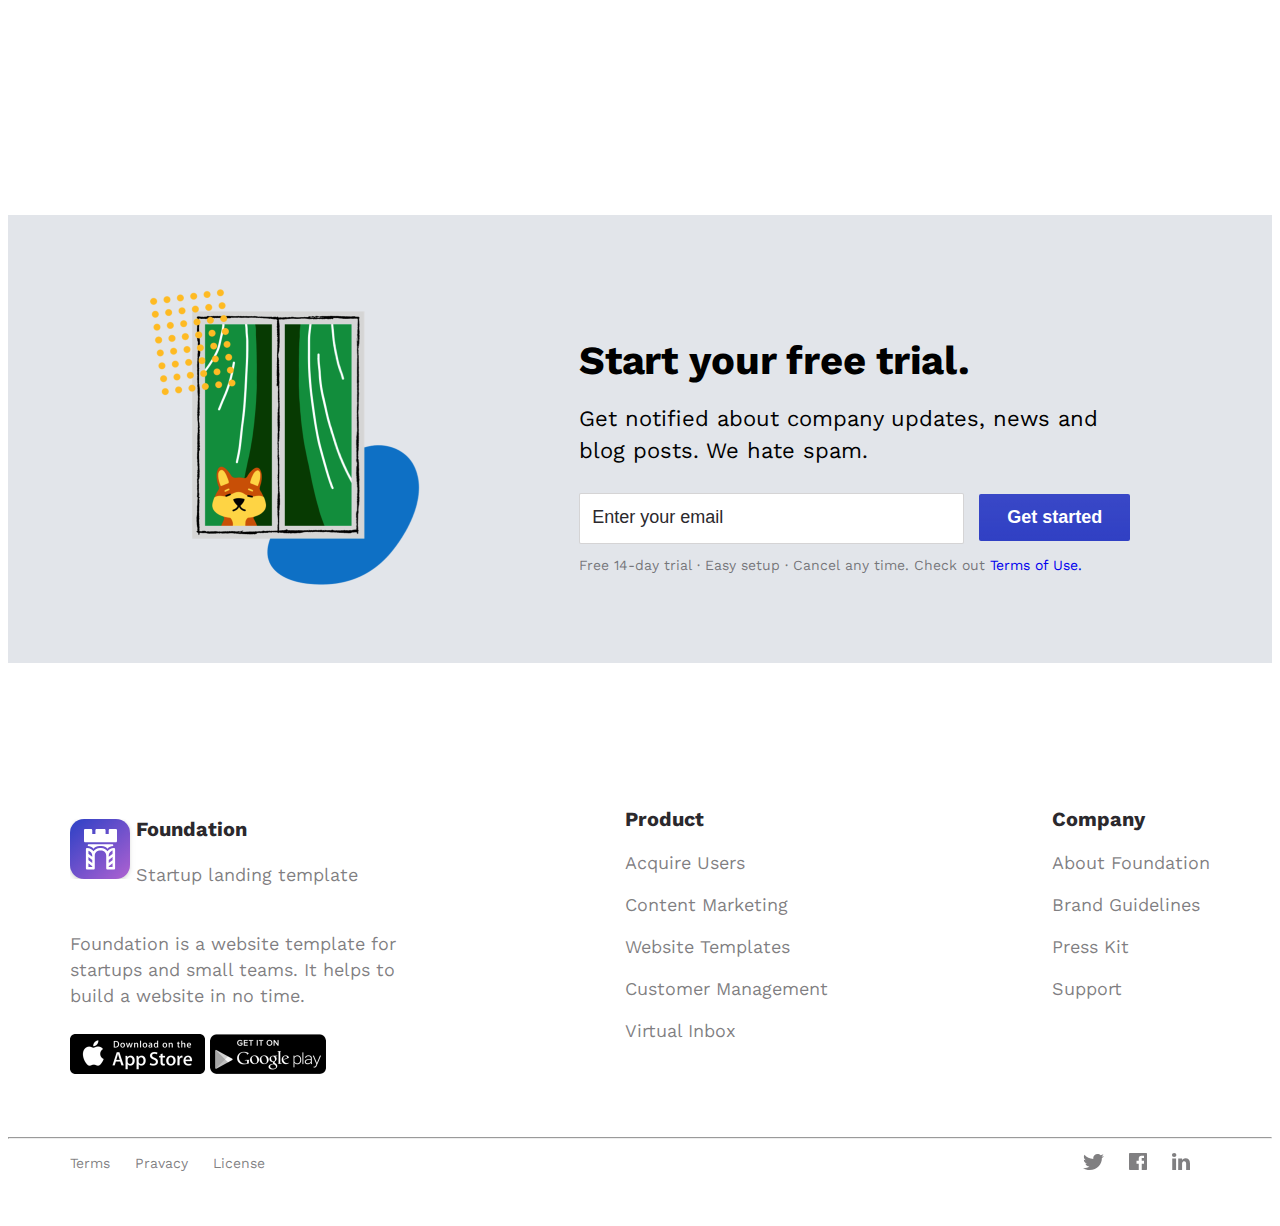
==== commit 358a0c2d: "Add files via upload" ====
--- a/Diplom_Foundation/index.html
+++ b/Diplom_Foundation/index.html
@@ -10,6 +10,7 @@
     <link rel="preconnect" href="https://fonts.gstatic.com" crossorigin>
     <link href="https://fonts.googleapis.com/css2?family=Work+Sans:wght@400;700&display=swap" rel="stylesheet">
     <link rel="stylesheet" href="./style/style.css">
+    <link rel="stylesheet" href="./wow/animate.css">
 </head>
 <body class="body-style">
     <header class="header-style">
@@ -27,25 +28,33 @@
                     </p>
                 </div>
             </div>
-            <nav class="header__nav">
-                <ul>
-                    <li class="header__li">
-                        <a href="#">
-                            Home
-                        </a>
-                    </li>
-                    <li class="header__li">
-                        <a href="#">
-                            Stories
-                        </a>
-                    </li>
-                </ul>
-                <div>
-                    <button class="button button__blue">
-                        Get Started
-                    </button>
-                </div>
-            </nav>
+            <div class="header__container__menu">
+                <input class="checkbox" type="checkbox">
+                <div class="check__menu">
+                    <div class="check"></div>
+                    <div class="check"></div>
+                    <div class="check"></div>
+                </div>
+                <nav class="header__nav">
+                    <ul>
+                        <li class="header__li">
+                            <a href="#">
+                                Home
+                            </a>
+                        </li>
+                        <li class="header__li">
+                            <a href="#">
+                                Stories
+                            </a>
+                        </li>
+                    </ul>
+                    <div>
+                        <button class="button button__blue">
+                            Get Started
+                        </button>
+                    </div>
+                </nav>
+            </div>    
         </div>
     </header>
     <main>
@@ -130,7 +139,7 @@
             </div>
         </section>
         <section class="block__with__featires container">
-            <div class="block__with__featires-flex">
+            <div class="block__with__featires-flex wow backInDown">
                 <div class="block__with__featires__text">
                     <p class="text-mini text-mini__blue">
                         Communicate Better
@@ -438,5 +447,10 @@
             </div>
         </div>    
     </footer>
+    <script src="https://cdnjs.cloudflare.com/ajax/libs/jquery/3.6.0/jquery.min.js" integrity="sha512-894YE6QWD5I59HgZOGReFYm4dnWc1Qt5NtvYSaNcOP+u1T9qYdvdihz0PPSiiqn/+/3e7Jo4EaG7TubfWGUrMQ==" crossorigin="anonymous" referrerpolicy="no-referrer"></script>
+    <script src="./wow/wow.min.js"></script>
+    <script>
+        new WOW().init();
+    </script>
 </body>
 </html>--- a/Diplom_Foundation/style/style.css
+++ b/Diplom_Foundation/style/style.css
@@ -60,6 +60,26 @@
 
 .header__nav > div{
     margin-left: 75px;
+}
+
+.check{
+    width: 40px;
+    height: 4px;
+    background-color: black;
+    border-radius: 25%;
+    transition: 500ms linear;
+}
+
+.check:not(:last-of-type){
+    margin-bottom: 8px;
+}
+
+.check:first-child{
+    margin-top: 4px;
+}
+
+.checkbox, .check__menu{
+    display: none;
 }
 
 .button{
@@ -591,10 +611,6 @@
 }
 
 @media (max-width: 1200px){
-    .header-style{
-        display: none;
-    }
-
     .container{
         max-width: 1040px;
     }
@@ -679,6 +695,73 @@
         margin: 20px auto;
     }
 
+    .checkbox, .check__menu{
+        display: block;
+    }
+
+    .check__menu{
+        z-index: 2;
+    }
+
+    .header__nav{
+        display: none;
+    }
+
+    .checkbox{
+        display: block;
+        width: 40px;
+        height: 30px;
+        position: absolute;
+        opacity: 0;
+        z-index: 3;
+    }
+
+    .checkbox:checked ~ .check__menu > .check:first-child{
+        transform: rotate(45deg) translate(11px, 3px);
+    }
+
+    .checkbox:checked ~ .check__menu > .check:last-child{
+        transform: rotate(-45deg) translate(5px, 3px);
+    }
+
+    .checkbox:checked ~ .check__menu > .check:nth-child(2){
+        display: none;
+    }
+
+    .checkbox:checked ~ .header__nav{
+        display: block;
+        position: fixed;
+        top: 0;
+        left: 0;
+        right: 0;
+        bottom: 0;
+        background-color: #F3C6BD;
+    }
+
+    .header__nav{
+        text-align: center;
+    }
+
+    .header__li{
+        display: block;
+    }
+
+    .header__nav:first-of-type{
+      margin-top: 30px;
+    }
+
+    .header__li:not(:last-child) {
+        margin-right: 0;
+    }
+
+    .header__nav > div {
+        margin-left: 0;
+    }
+
+    .button__blue{
+        margin-top: 10px;
+    }
+
     .quote-section {
         padding-left: 0;
         text-align: center;
@@ -905,6 +988,35 @@
     .block__with__categories {
         gap: 0;
     }
+
+    .cta__animation-text {
+        max-width: 290px;
+    }
+
+    .cta-input {
+        width: 290px;
+    }
+
+    .footer__text {
+        width: 290px;
+    }
+
+    .block__with__quote__animations > img{
+        width: 100%;
+    }
+
+    .block__with__featires__animation > img{
+        width: 70%;
+    }
+
+    .footer__info {
+        width: 340px;
+        justify-content: center;
+    }
+
+    .footer__info > :last-child{
+        margin-top: 20px;
+    }
 }
 
 @media (max-width: 320px){
